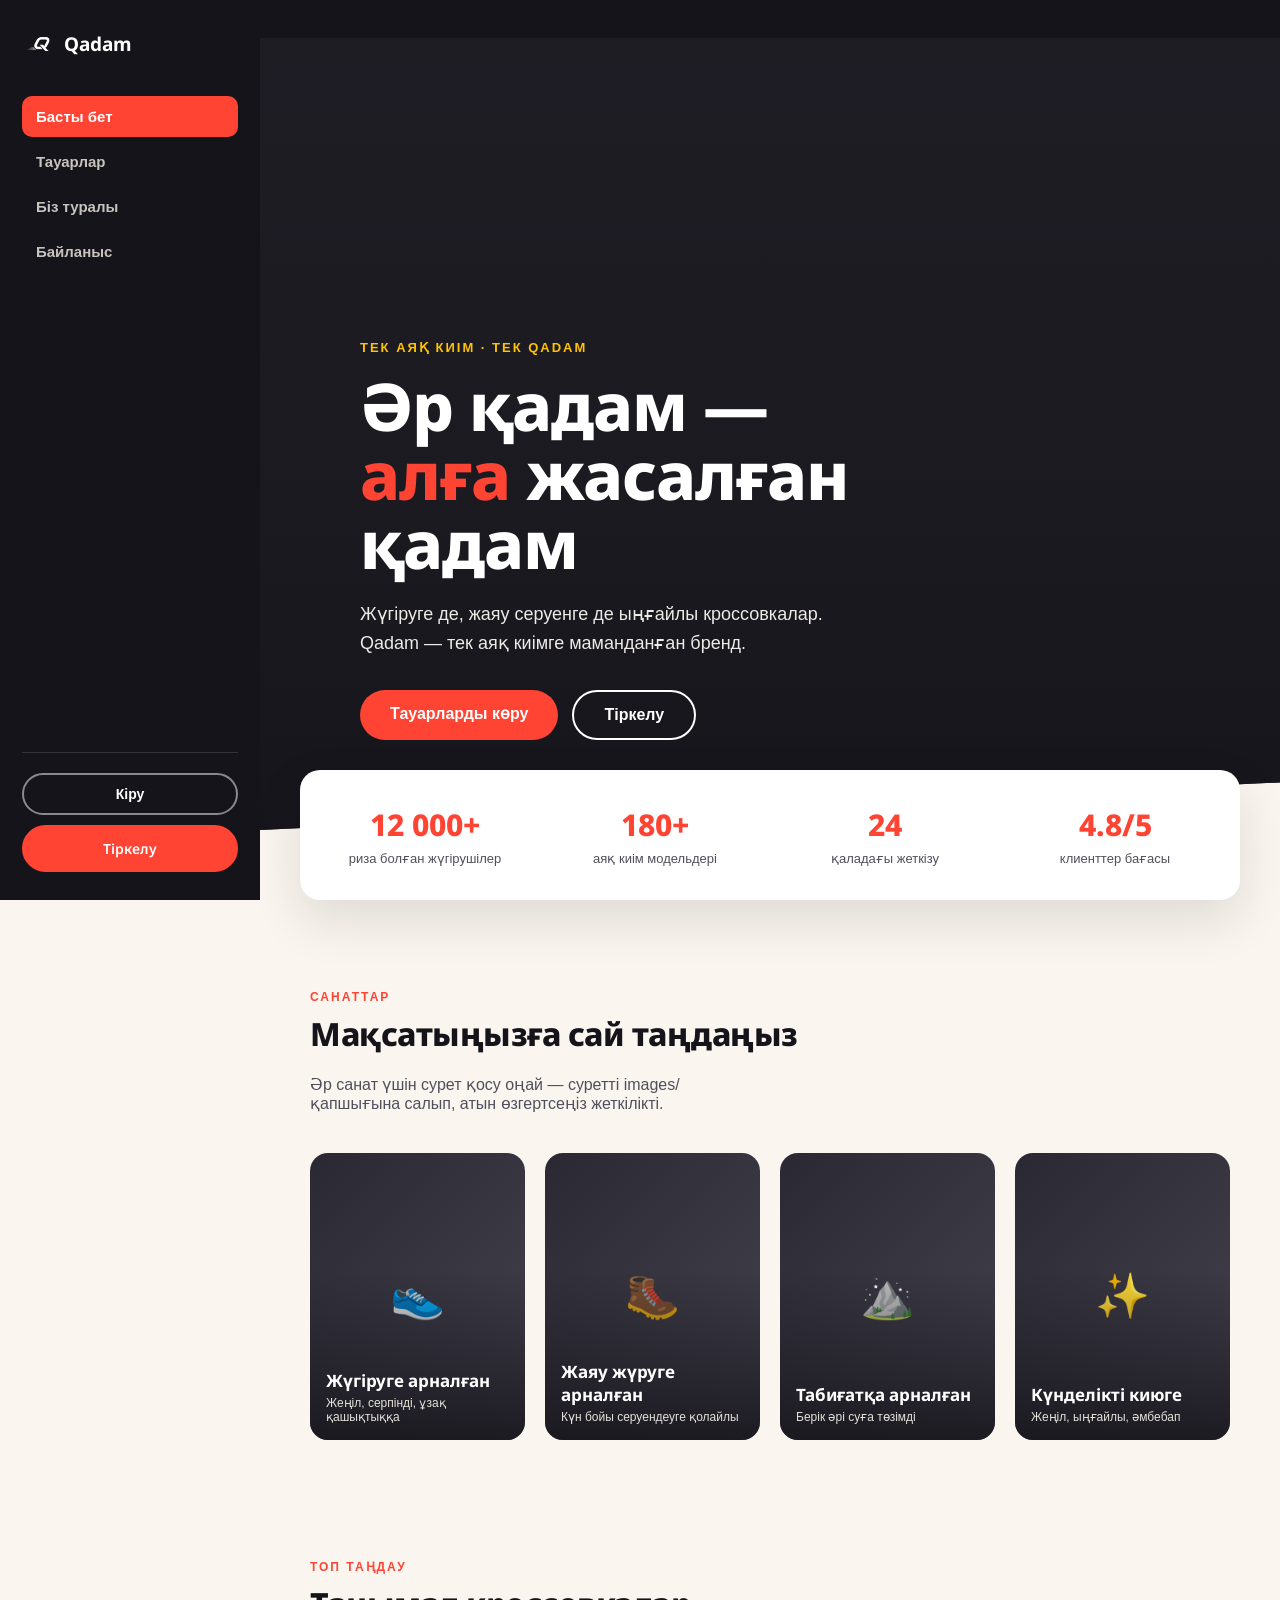
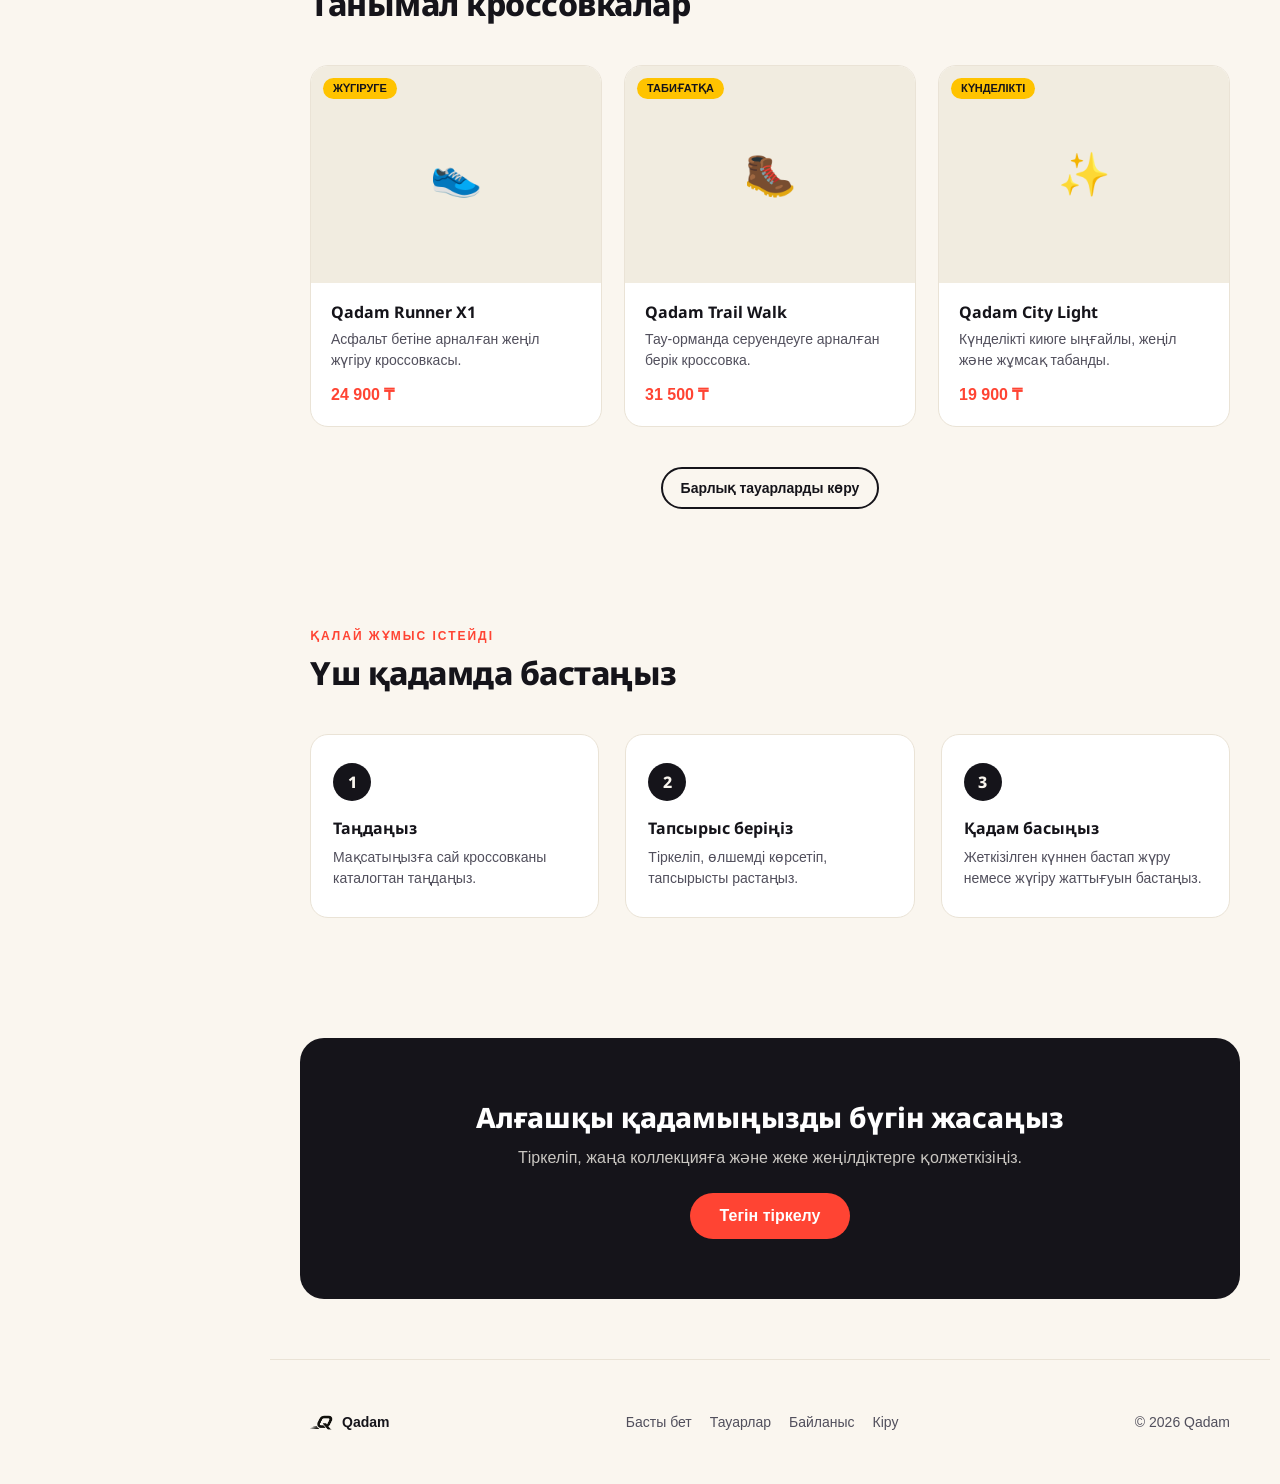
==== index.html @ 39d13d65 "Add files via upload" ====
<!DOCTYPE html> <html lang="kk"> <head> <meta charset="UTF-8"> <meta name="viewport" content="width=device-width, initial-scale=1.0"> <title>Qadam — Аяқ киім бренді</title> <link rel="preconnect" href="https://fonts.googleapis.com"> <link href="https://fonts.googleapis.com/css2?family=Noto+Sans:wght@500;600;700;800&display=swap" rel="stylesheet"> <link rel="stylesheet" href="style.css"> </head> <body> <button class="sidebar-toggle" id="sidebarToggle" aria-label="Мәзірді ашу" aria-expanded="false"> <span></span><span></span><span></span> </button> <div class="sidebar-backdrop" id="sidebarBackdrop"></div> <aside class="sidebar" id="sidebar"> <a class="brand" href="index.html"> <img src="logo-white.png" alt="Qadam логотипі" class="brand-logo"> <span>Qadam</span> </a> <ul class="side-links"> <li><a href="index.html" class="active">Басты бет</a></li> <li><a href="products.html">Тауарлар</a></li> <li><a href="#">Біз туралы</a></li> <li><a href="contact.html">Байланыс</a></li> </ul> <div class="side-auth"> <a href="login.html" class="btn-ghost-dark">Кіру</a> <a href="register.html" class="btn-solid">Тіркелу</a> </div> </aside> <div class="page-content"> <div class="ticker" aria-hidden="true"> <div class="ticker-track"> ЖҮГІРУ <span>•</span> ЖАЯУ ЖҮРУ <span>•</span> ЖАРЫС <span>•</span> КҮНДЕЛІКТІ <span>•</span> ЖҮГІРУ <span>•</span> ЖАЯУ ЖҮРУ <span>•</span> ЖАРЫС <span>•</span> КҮНДЕЛІКТІ <span>•</span> </div> </div> <section class="hero"> <div class="hero-inner"> <p class="hero-eyebrow">Тек аяқ киім · Тек Qadam</p> <h1>Әр қадам —<br><em>алға</em> жасалған қадам</h1> <p class="hero-sub">Жүгіруге де, жаяу серуенге де ыңғайлы кроссовкалар. Qadam — тек аяқ киімге маманданған бренд.</p> <div class="hero-actions"> <a href="products.html" class="btn-primary">Тауарларды көру</a> <a href="register.html" class="btn-outline-light">Тіркелу</a> </div> </div> </section> <div class="stats"> <div class="stat"> <span class="stat-num">12 000+</span> <span class="stat-label">риза болған жүгірушілер</span> </div> <div class="stat"> <span class="stat-num">180+</span> <span class="stat-label">аяқ киім модельдері</span> </div> <div class="stat"> <span class="stat-num">24</span> <span class="stat-label">қаладағы жеткізу</span> </div> <div class="stat"> <span class="stat-num">4.8/5</span> <span class="stat-label">клиенттер бағасы</span> </div> </div> <section class="section"> <div class="section-head"> <div> <p class="section-tag">Санаттар</p> <h2 class="section-title">Мақсатыңызға сай таңдаңыз</h2> </div> <p class="section-sub">Әр санат үшін сурет қосу оңай — суретті images/ қапшығына салып, атын өзгертсеңіз жеткілікті.</p> </div> <div class="category-grid"> <a href="products.html#running" class="category-card"> <div class="category-media" data-icon="👟"> <img src="images/category-running.jpg" alt="Жүгіруге арналған кроссовкалар" onerror="this.closest('.category-media').classList.add('img-missing')"> </div> <div class="category-overlay"></div> <div class="category-label"> <h3>Жүгіруге арналған</h3> <p>Жеңіл, серпінді, ұзақ қашықтыққа</p> </div> </a> <a href="products.html#walking" class="category-card"> <div class="category-media" data-icon="🥾"> <img src="images/category-walking.jpg" alt="Жаяу жүруге арналған кроссовкалар" onerror="this.closest('.category-media').classList.add('img-missing')"> </div> <div class="category-overlay"></div> <div class="category-label"> <h3>Жаяу жүруге арналған</h3> <p>Күн бойы серуендеуге қолайлы</p> </div> </a> <a href="products.html#trail" class="category-card"> <div class="category-media" data-icon="⛰️"> <img src="images/category-trail.jpg" alt="Табиғатқа арналған кроссовкалар" onerror="this.closest('.category-media').classList.add('img-missing')"> </div> <div class="category-overlay"></div> <div class="category-label"> <h3>Табиғатқа арналған</h3> <p>Берік әрі суға төзімді</p> </div> </a> <a href="products.html#daily" class="category-card"> <div class="category-media" data-icon="✨"> <img src="images/category-daily.jpg" alt="Күнделікті кроссовкалар" onerror="this.closest('.category-media').classList.add('img-missing')"> </div> <div class="category-overlay"></div> <div class="category-label"> <h3>Күнделікті киюге</h3> <p>Жеңіл, ыңғайлы, әмбебап</p> </div> </a> </div> </section> <section class="section"> <div class="section-head"> <div> <p class="section-tag">Топ таңдау</p> <h2 class="section-title">Танымал кроссовкалар</h2> </div> </div> <div class="product-grid"> <article class="product-card"> <div class="product-media" data-icon="👟"> <span class="product-tag">Жүгіруге</span> <img src="images/product-runner-x1.jpg" alt="Qadam Runner X1" onerror="this.closest('.product-media').classList.add('img-missing')"> </div> <div class="product-body"> <h3>Qadam Runner X1</h3> <p class="product-desc">Асфальт бетіне арналған жеңіл жүгіру кроссовкасы.</p> <span class="product-price">24 900 ₸</span> </div> </article> <article class="product-card"> <div class="product-media" data-icon="🥾"> <span class="product-tag">Табиғатқа</span> <img src="images/product-trail-walk.jpg" alt="Qadam Trail Walk" onerror="this.closest('.product-media').classList.add('img-missing')"> </div> <div class="product-body"> <h3>Qadam Trail Walk</h3> <p class="product-desc">Тау-орманда серуендеуге арналған берік кроссовка.</p> <span class="product-price">31 500 ₸</span> </div> </article> <article class="product-card"> <div class="product-media" data-icon="✨"> <span class="product-tag">Күнделікті</span> <img src="images/product-city-light.jpg" alt="Qadam City Light" onerror="this.closest('.product-media').classList.add('img-missing')"> </div> <div class="product-body"> <h3>Qadam City Light</h3> <p class="product-desc">Күнделікті киюге ыңғайлы, жеңіл және жұмсақ табанды.</p> <span class="product-price">19 900 ₸</span> </div> </article> </div> <div class="see-all"> <a href="products.html" class="btn-ghost-dark">Барлық тауарларды көру</a> </div> </section> <section class="section"> <div class="section-head"> <div> <p class="section-tag">Қалай жұмыс істейді</p> <h2 class="section-title">Үш қадамда бастаңыз</h2> </div> </div> <div class="steps"> <div class="step"> <span class="step-num">1</span> <h3>Таңдаңыз</h3> <p>Мақсатыңызға сай кроссовканы каталогтан таңдаңыз.</p> </div> <div class="step"> <span class="step-num">2</span> <h3>Тапсырыс беріңіз</h3> <p>Тіркеліп, өлшемді көрсетіп, тапсырысты растаңыз.</p> </div> <div class="step"> <span class="step-num">3</span> <h3>Қадам басыңыз</h3> <p>Жеткізілген күннен бастап жүру немесе жүгіру жаттығуын бастаңыз.</p> </div> </div> </section> <div class="cta"> <h2>Алғашқы қадамыңызды бүгін жасаңыз</h2> <p>Тіркеліп, жаңа коллекцияға және жеке жеңілдіктерге қолжеткізіңіз.</p> <a href="register.html" class="btn-primary">Тегін тіркелу</a> </div> <footer> <div class="footer-brand"> <img src="logo-black.png" alt="Qadam логотипі" class="brand-logo"> <span>Qadam</span> </div> <ul class="footer-links"> <li><a href="index.html">Басты бет</a></li> <li><a href="products.html">Тауарлар</a></li> <li><a href="contact.html">Байланыс</a></li> <li><a href="login.html">Кіру</a></li> </ul> <p>&copy; 2026 Qadam</p> </footer> </div> <script src="site.js"></script> </body> </html>
---- style.css ----
:root{--ink:#15141A;--ink-soft:#514F5C;--bg:#FAF6EF;--card:#FFFFFF;--accent:#FF4433;--accent-dark:#E23322;--gold:#FFC300;--line:#EAE3D6;--sidebar-w:260px}*{box-sizing:border-box}body{background-color:var(--bg);color:var(--ink);font-family:-apple-system,Helvetica,Arial,sans-serif;margin:0;padding:0}h1,h2,h3,.brand,.step-num,.btn-solid{font-family:'Noto Sans',-apple-system,Helvetica,Arial,sans-serif}a{color:var(--accent)}img{max-width:100%;display:block}.sidebar{position:fixed;top:0;bottom:0;left:0;width:var(--sidebar-w);background-color:var(--ink);color:#FFFFFF;padding:28px 22px;display:flex;flex-direction:column;z-index:200;overflow-y:auto;transition:transform 0.3s ease}.brand{display:flex;align-items:center;gap:10px;text-decoration:none;font-weight:700;color:inherit}.sidebar .brand{font-size:19px;color:#FFFFFF;margin-bottom:36px}.brand-logo{height:32px;width:32px;object-fit:contain;flex-shrink:0}.side-links{list-style:none;margin:0;padding:0;display:flex;flex-direction:column;gap:4px;flex:1}.side-links a{display:block;color:#C7C4BE;text-decoration:none;font-weight:600;font-size:15px;padding:12px 14px;border-radius:10px}.side-links a:hover{background-color:rgba(255,255,255,0.08);color:#FFFFFF}.side-links a.active{background-color:var(--accent);color:#FFFFFF}.side-auth{display:flex;flex-direction:column;gap:10px;margin-top:24px;padding-top:20px;border-top:1px solid rgba(255,255,255,0.12)}.btn-ghost-dark{display:inline-block;text-align:center;padding:11px 18px;border-radius:999px;text-decoration:none;font-weight:600;font-size:14px;border:2px solid rgba(255,255,255,0.5);color:#FFFFFF}.btn-ghost-dark:hover{background-color:#FFFFFF;color:var(--ink);border-color:#FFFFFF}.btn-solid{display:inline-block;text-align:center;padding:12px 18px;border-radius:999px;text-decoration:none;font-weight:600;font-size:14px;background-color:var(--accent);color:#FFFFFF;border:2px solid var(--accent)}.btn-solid:hover{background-color:var(--accent-dark);border-color:var(--accent-dark)}.sidebar-toggle{display:none;position:fixed;top:18px;left:18px;z-index:250;width:44px;height:44px;border-radius:50%;border:none;background-color:var(--ink);flex-direction:column;align-items:center;justify-content:center;gap:5px;cursor:pointer;box-shadow:0 6px 16px rgba(21,20,26,0.25)}.sidebar-toggle span{display:block;width:20px;height:2px;background-color:#FFFFFF;border-radius:2px}.sidebar-backdrop{display:none;position:fixed;inset:0;background-color:rgba(21,20,26,0.45);z-index:190}.page-content{margin-left:var(--sidebar-w)}.ticker{background-color:var(--ink);color:var(--bg);overflow:hidden;white-space:nowrap;padding:10px 0}.ticker-track{display:inline-block;padding-left:100%;animation:ticker-scroll 22s linear infinite;font-weight:600;letter-spacing:2px;font-size:13px}.ticker-track span{color:var(--gold);margin:0 14px}@keyframes ticker-scroll{0%{transform:translateX(0)}100%{transform:translateX(-100%)}}.hero{position:relative;min-height:88vh;display:flex;align-items:flex-end;padding:0 0 90px;background-color:#23222A;background-image:linear-gradient(180deg,rgba(21,20,26,0.35)0%,rgba(21,20,26,0.55)55%,rgba(21,20,26,0.92)100%),url('hero-bg.jpg');background-size:cover;background-position:center;clip-path:polygon(0 0,100% 0,100% 94%,0 100%)}.hero-inner{max-width:900px;margin:0 auto;padding:0 40px;width:100%;color:#FFFFFF}.hero-eyebrow{color:var(--gold);font-weight:700;letter-spacing:2px;text-transform:uppercase;font-size:13px;margin:0 0 16px}.hero h1{font-size:clamp(36px,5.4vw,66px);line-height:1.05;font-weight:800;letter-spacing:-1px;margin:0 0 22px;max-width:700px}.hero h1 em{font-style:normal;color:var(--accent)}.hero-sub{font-size:18px;line-height:1.6;color:#EDEBE6;max-width:480px;margin:0 0 32px}.hero-actions{display:flex;gap:14px;flex-wrap:wrap}.btn-primary{display:inline-block;background-color:var(--accent);color:#FFFFFF;padding:14px 30px;border-radius:999px;text-decoration:none;font-weight:700}.btn-primary:hover{background-color:var(--accent-dark)}.btn-outline-light{display:inline-block;background:transparent;color:#FFFFFF;padding:14px 30px;border-radius:999px;text-decoration:none;font-weight:700;border:2px solid #FFFFFF}.btn-outline-light:hover{background-color:#FFFFFF;color:var(--ink)}.stats{max-width:1000px;width:calc(100% - 80px);margin:-60px auto 0;position:relative;z-index:5;background-color:var(--card);border-radius:20px;box-shadow:0 20px 50px rgba(21,20,26,0.12);padding:34px 20px;display:grid;grid-template-columns:repeat(4,1fr);gap:20px;text-align:center}.stat-num{display:block;color:var(--accent);font-size:30px;font-weight:800;font-family:'Noto Sans',sans-serif}.stat-label{display:block;color:var(--ink-soft);font-size:13px;margin-top:6px}.section{max-width:1000px;margin:0 auto;padding:90px 40px 30px}.section-head{display:flex;align-items:flex-end;justify-content:space-between;gap:20px;margin-bottom:40px;flex-wrap:wrap}.section-tag{color:var(--accent);font-weight:700;letter-spacing:2px;text-transform:uppercase;font-size:12px;margin:0 0 8px}.section-title{font-size:32px;font-weight:800;margin:0;letter-spacing:-0.5px}.section-sub{color:var(--ink-soft);max-width:420px;margin:0}.category-grid{display:grid;grid-template-columns:repeat(4,1fr);gap:20px}.category-card{position:relative;display:block;text-decoration:none;border-radius:18px;overflow:hidden;aspect-ratio:3 / 4;background:linear-gradient(135deg,#2A2933,#45434F)}.category-media{position:absolute;inset:0}.category-media img{width:100%;height:100%;object-fit:cover}.category-media.img-missing img{display:none}.category-media.img-missing::after{content:attr(data-icon);position:absolute;inset:0;display:flex;align-items:center;justify-content:center;font-size:44px}.category-overlay{position:absolute;inset:0;background:linear-gradient(180deg,rgba(21,20,26,0)40%,rgba(21,20,26,0.85)100%)}.category-label{position:absolute;left:16px;right:16px;bottom:16px;color:#FFFFFF}.category-label h3{margin:0 0 4px;font-size:17px;font-weight:700}.category-label p{margin:0;font-size:12px;color:#E4E1DA}.product-grid{display:grid;grid-template-columns:repeat(3,1fr);gap:22px}.product-card{background-color:var(--card);border-radius:18px;overflow:hidden;border:1px solid var(--line);transition:transform 0.2s ease,box-shadow 0.2s ease}.product-card:hover{transform:translateY(-4px);box-shadow:0 18px 34px rgba(21,20,26,0.1)}.product-media{position:relative;aspect-ratio:4 / 3;background-color:#F1ECE0}.product-media img{width:100%;height:100%;object-fit:cover}.product-media.img-missing img{display:none}.product-media.img-missing::after{content:attr(data-icon);position:absolute;inset:0;display:flex;align-items:center;justify-content:center;font-size:42px}.product-tag{position:absolute;top:12px;left:12px;background-color:var(--gold);color:var(--ink);font-size:11px;font-weight:700;padding:4px 10px;border-radius:999px;text-transform:uppercase;z-index:2}.product-body{padding:18px 20px 22px}.product-body h3{margin:0 0 6px;font-size:16px}.product-desc{color:var(--ink-soft);font-size:14px;line-height:1.5;margin:0 0 14px}.product-price{color:var(--accent);font-weight:800;font-size:16px}.see-all{text-align:center;margin-top:40px}.see-all .btn-ghost-dark{display:inline-block;border-color:var(--ink);color:var(--ink)}.see-all .btn-ghost-dark:hover{background-color:var(--ink);color:#FFFFFF}.steps{display:grid;grid-template-columns:repeat(3,1fr);gap:26px}.step{background-color:var(--card);border:1px solid var(--line);border-radius:18px;padding:28px 22px}.step-num{display:inline-flex;align-items:center;justify-content:center;width:38px;height:38px;border-radius:50%;background-color:var(--ink);color:var(--bg);font-weight:800;margin-bottom:16px}.step h3{margin:0 0 8px;font-size:16px}.step p{color:var(--ink-soft);font-size:14px;line-height:1.5;margin:0}.cta{max-width:1000px;width:calc(100% - 80px);margin:90px auto 0;padding:60px 40px;border-radius:24px;background-color:var(--ink);color:#FFFFFF;text-align:center}.cta h2{font-size:28px;font-weight:800;margin:0 0 12px}.cta p{color:#C9C6C1;margin:0 0 26px}footer{max-width:1000px;margin:60px auto 0;padding:40px 40px 40px;display:flex;justify-content:space-between;align-items:center;flex-wrap:wrap;gap:16px;color:var(--ink-soft);font-size:14px;border-top:1px solid var(--line)}.footer-brand{display:flex;align-items:center;gap:8px;color:var(--ink);font-weight:700}.footer-brand .brand-logo{height:24px;width:24px}.footer-links{display:flex;gap:18px;list-style:none;padding:0;margin:0}.footer-links a{color:var(--ink-soft);text-decoration:none}.footer-links a:hover{color:var(--accent)}.auth-page{min-height:100vh;display:flex;align-items:center;justify-content:center;padding:60px 20px}.auth-card{width:100%;max-width:440px;background-color:var(--card);border-radius:22px;padding:40px 36px;box-shadow:0 30px 60px rgba(21,20,26,0.1);border:1px solid var(--line)}.auth-card .brand{justify-content:center;margin-bottom:6px;color:var(--ink)}.auth-card h1{text-align:center;font-size:24px;margin:10px 0 4px}.auth-card h2{text-align:center;font-weight:500;color:var(--ink-soft);font-size:15px;margin:0 0 28px}.field{margin-bottom:18px}.field label{display:block;margin-bottom:6px;font-weight:600;font-size:14px}.field input,.field textarea{width:100%;padding:12px 14px;border:2px solid var(--line);border-radius:10px;font-size:15px;font-family:inherit;background-color:#FFFDF9}.field textarea{resize:vertical;min-height:110px}.field input:focus,.field textarea:focus{outline:none;border-color:var(--accent)}.field input.invalid,.field textarea.invalid{border-color:#D8433C}.field small{color:var(--ink-soft);font-size:12px}.error-msg{display:block;color:#D8433C;font-size:13px;min-height:16px;margin-top:4px}.field-inline{display:flex;align-items:flex-start;gap:8px;margin-bottom:18px}.field-inline input{margin-top:3px}.field-inline label{font-weight:400;font-size:14px}.form-row-between{display:flex;justify-content:space-between;align-items:center;margin-bottom:18px;font-size:14px}.form-message{padding:12px 14px;border-radius:10px;margin-bottom:18px;font-size:14px}.form-message.success{background-color:#E9F5E1;color:#35701A}.form-message.error{background-color:#FBE9E8;color:#A32D2D}.auth-switch{text-align:center;margin-top:18px;font-size:14px;color:var(--ink-soft)}.filters{max-width:1000px;margin:0 auto;padding:0 40px 10px;display:flex;gap:10px;flex-wrap:wrap}.filter-btn{font-family:inherit;font-size:14px;font-weight:600;padding:10px 20px;border-radius:999px;border:2px solid var(--line);background-color:var(--card);color:var(--ink);cursor:pointer}.filter-btn:hover{border-color:var(--accent)}.filter-btn.active{background-color:var(--ink);border-color:var(--ink);color:#FFFFFF}.page-header{max-width:1000px;margin:0 auto;padding:70px 40px 20px}.page-header .section-tag{margin-bottom:10px}.page-header h1{font-size:42px;font-weight:800;margin:0 0 12px;letter-spacing:-1px}.page-header p{color:var(--ink-soft);max-width:520px;font-size:16px}.contact-grid{display:grid;grid-template-columns:1fr 1.3fr;gap:30px;align-items:start}.contact-info{display:flex;flex-direction:column;gap:16px}.contact-info-card{background-color:var(--card);border:1px solid var(--line);border-radius:16px;padding:20px 22px;display:flex;gap:14px;align-items:flex-start}.contact-info-icon{font-size:22px;line-height:1}.contact-info-card h3{margin:0 0 4px;font-size:15px}.contact-info-card p{margin:0;color:var(--ink-soft);font-size:14px;line-height:1.5}.contact-form-card{background-color:var(--card);border:1px solid var(--line);border-radius:18px;padding:30px 32px}.contact-form-card h2{margin:0 0 20px;font-size:20px;font-weight:700}.contact-map-note{margin-top:16px;border-radius:16px;overflow:hidden;border:1px solid var(--line);aspect-ratio:16 / 9;background:linear-gradient(135deg,#2A2933,#45434F);display:flex;align-items:center;justify-content:center;color:#FFFFFF;font-size:13px;text-align:center;padding:16px}@media(max-width:900px){.sidebar{transform:translateX(-100%)}.sidebar.open{transform:translateX(0)}.sidebar.open ~ .sidebar-backdrop{display:block}.sidebar-toggle{display:flex}.page-content{margin-left:0;padding-top:70px}.category-grid{grid-template-columns:repeat(2,1fr)}.product-grid{grid-template-columns:1fr 1fr}.steps{grid-template-columns:1fr}.stats{grid-template-columns:repeat(2,1fr);width:calc(100% - 40px)}.contact-grid{grid-template-columns:1fr}}@media(max-width:600px){.product-grid{grid-template-columns:1fr}.hero{align-items:center;padding-bottom:40px}.contact-form-card{padding:24px 20px}}
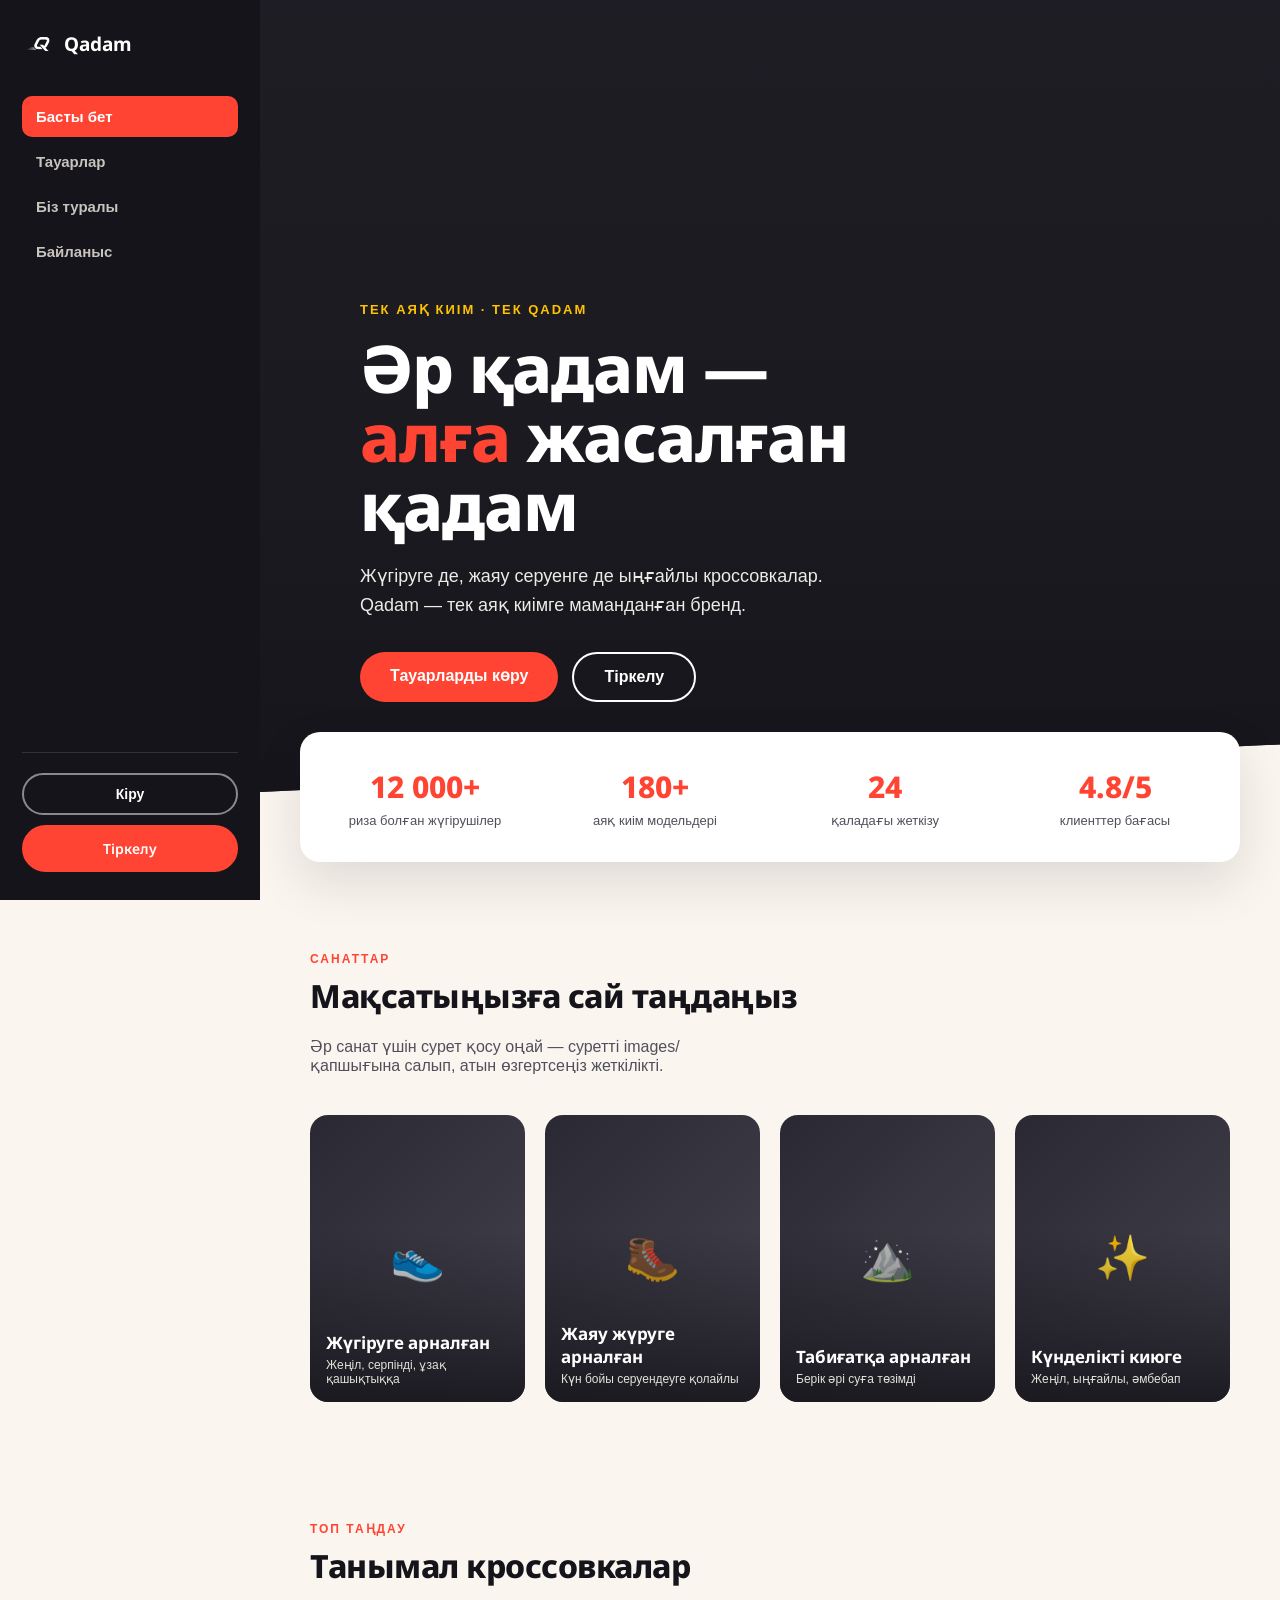
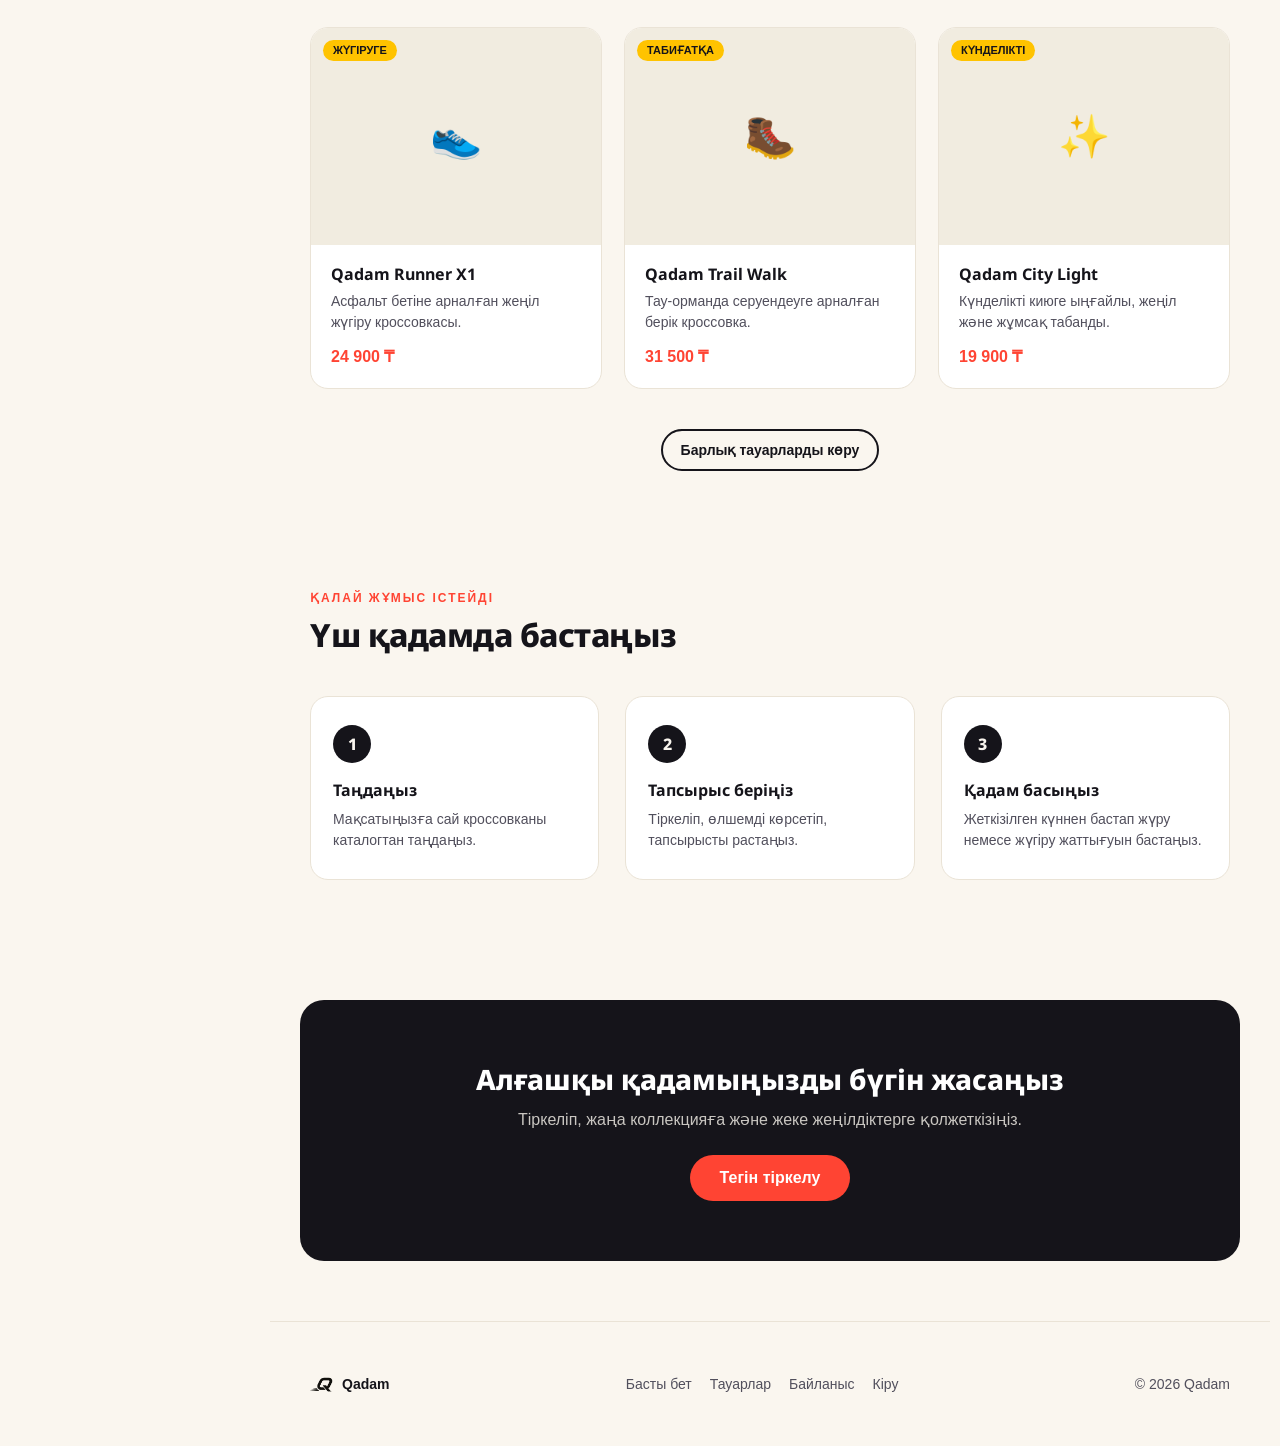
==== commit 5db59f99: "Add files via upload" ====
--- a/index.html
+++ b/index.html
@@ -1 +1 @@
-<!DOCTYPE html> <html lang="kk"> <head> <meta charset="UTF-8"> <meta name="viewport" content="width=device-width, initial-scale=1.0"> <title>Qadam — Аяқ киім бренді</title> <link rel="preconnect" href="https://fonts.googleapis.com"> <link href="https://fonts.googleapis.com/css2?family=Noto+Sans:wght@500;600;700;800&display=swap" rel="stylesheet"> <link rel="stylesheet" href="style.css"> </head> <body> <button class="sidebar-toggle" id="sidebarToggle" aria-label="Мәзірді ашу" aria-expanded="false"> <span></span><span></span><span></span> </button> <div class="sidebar-backdrop" id="sidebarBackdrop"></div> <aside class="sidebar" id="sidebar"> <a class="brand" href="index.html"> <img src="logo-white.png" alt="Qadam логотипі" class="brand-logo"> <span>Qadam</span> </a> <ul class="side-links"> <li><a href="index.html" class="active">Басты бет</a></li> <li><a href="products.html">Тауарлар</a></li> <li><a href="#">Біз туралы</a></li> <li><a href="contact.html">Байланыс</a></li> </ul> <div class="side-auth"> <a href="login.html" class="btn-ghost-dark">Кіру</a> <a href="register.html" class="btn-solid">Тіркелу</a> </div> </aside> <div class="page-content"> <div class="ticker" aria-hidden="true"> <div class="ticker-track"> ЖҮГІРУ <span>•</span> ЖАЯУ ЖҮРУ <span>•</span> ЖАРЫС <span>•</span> КҮНДЕЛІКТІ <span>•</span> ЖҮГІРУ <span>•</span> ЖАЯУ ЖҮРУ <span>•</span> ЖАРЫС <span>•</span> КҮНДЕЛІКТІ <span>•</span> </div> </div> <section class="hero"> <div class="hero-inner"> <p class="hero-eyebrow">Тек аяқ киім · Тек Qadam</p> <h1>Әр қадам —<br><em>алға</em> жасалған қадам</h1> <p class="hero-sub">Жүгіруге де, жаяу серуенге де ыңғайлы кроссовкалар. Qadam — тек аяқ киімге маманданған бренд.</p> <div class="hero-actions"> <a href="products.html" class="btn-primary">Тауарларды көру</a> <a href="register.html" class="btn-outline-light">Тіркелу</a> </div> </div> </section> <div class="stats"> <div class="stat"> <span class="stat-num">12 000+</span> <span class="stat-label">риза болған жүгірушілер</span> </div> <div class="stat"> <span class="stat-num">180+</span> <span class="stat-label">аяқ киім модельдері</span> </div> <div class="stat"> <span class="stat-num">24</span> <span class="stat-label">қаладағы жеткізу</span> </div> <div class="stat"> <span class="stat-num">4.8/5</span> <span class="stat-label">клиенттер бағасы</span> </div> </div> <section class="section"> <div class="section-head"> <div> <p class="section-tag">Санаттар</p> <h2 class="section-title">Мақсатыңызға сай таңдаңыз</h2> </div> <p class="section-sub">Әр санат үшін сурет қосу оңай — суретті images/ қапшығына салып, атын өзгертсеңіз жеткілікті.</p> </div> <div class="category-grid"> <a href="products.html#running" class="category-card"> <div class="category-media" data-icon="👟"> <img src="images/category-running.jpg" alt="Жүгіруге арналған кроссовкалар" onerror="this.closest('.category-media').classList.add('img-missing')"> </div> <div class="category-overlay"></div> <div class="category-label"> <h3>Жүгіруге арналған</h3> <p>Жеңіл, серпінді, ұзақ қашықтыққа</p> </div> </a> <a href="products.html#walking" class="category-card"> <div class="category-media" data-icon="🥾"> <img src="images/category-walking.jpg" alt="Жаяу жүруге арналған кроссовкалар" onerror="this.closest('.category-media').classList.add('img-missing')"> </div> <div class="category-overlay"></div> <div class="category-label"> <h3>Жаяу жүруге арналған</h3> <p>Күн бойы серуендеуге қолайлы</p> </div> </a> <a href="products.html#trail" class="category-card"> <div class="category-media" data-icon="⛰️"> <img src="images/category-trail.jpg" alt="Табиғатқа арналған кроссовкалар" onerror="this.closest('.category-media').classList.add('img-missing')"> </div> <div class="category-overlay"></div> <div class="category-label"> <h3>Табиғатқа арналған</h3> <p>Берік әрі суға төзімді</p> </div> </a> <a href="products.html#daily" class="category-card"> <div class="category-media" data-icon="✨"> <img src="images/category-daily.jpg" alt="Күнделікті кроссовкалар" onerror="this.closest('.category-media').classList.add('img-missing')"> </div> <div class="category-overlay"></div> <div class="category-label"> <h3>Күнделікті киюге</h3> <p>Жеңіл, ыңғайлы, әмбебап</p> </div> </a> </div> </section> <section class="section"> <div class="section-head"> <div> <p class="section-tag">Топ таңдау</p> <h2 class="section-title">Танымал кроссовкалар</h2> </div> </div> <div class="product-grid"> <article class="product-card"> <div class="product-media" data-icon="👟"> <span class="product-tag">Жүгіруге</span> <img src="images/product-runner-x1.jpg" alt="Qadam Runner X1" onerror="this.closest('.product-media').classList.add('img-missing')"> </div> <div class="product-body"> <h3>Qadam Runner X1</h3> <p class="product-desc">Асфальт бетіне арналған жеңіл жүгіру кроссовкасы.</p> <span class="product-price">24 900 ₸</span> </div> </article> <article class="product-card"> <div class="product-media" data-icon="🥾"> <span class="product-tag">Табиғатқа</span> <img src="images/product-trail-walk.jpg" alt="Qadam Trail Walk" onerror="this.closest('.product-media').classList.add('img-missing')"> </div> <div class="product-body"> <h3>Qadam Trail Walk</h3> <p class="product-desc">Тау-орманда серуендеуге арналған берік кроссовка.</p> <span class="product-price">31 500 ₸</span> </div> </article> <article class="product-card"> <div class="product-media" data-icon="✨"> <span class="product-tag">Күнделікті</span> <img src="images/product-city-light.jpg" alt="Qadam City Light" onerror="this.closest('.product-media').classList.add('img-missing')"> </div> <div class="product-body"> <h3>Qadam City Light</h3> <p class="product-desc">Күнделікті киюге ыңғайлы, жеңіл және жұмсақ табанды.</p> <span class="product-price">19 900 ₸</span> </div> </article> </div> <div class="see-all"> <a href="products.html" class="btn-ghost-dark">Барлық тауарларды көру</a> </div> </section> <section class="section"> <div class="section-head"> <div> <p class="section-tag">Қалай жұмыс істейді</p> <h2 class="section-title">Үш қадамда бастаңыз</h2> </div> </div> <div class="steps"> <div class="step"> <span class="step-num">1</span> <h3>Таңдаңыз</h3> <p>Мақсатыңызға сай кроссовканы каталогтан таңдаңыз.</p> </div> <div class="step"> <span class="step-num">2</span> <h3>Тапсырыс беріңіз</h3> <p>Тіркеліп, өлшемді көрсетіп, тапсырысты растаңыз.</p> </div> <div class="step"> <span class="step-num">3</span> <h3>Қадам басыңыз</h3> <p>Жеткізілген күннен бастап жүру немесе жүгіру жаттығуын бастаңыз.</p> </div> </div> </section> <div class="cta"> <h2>Алғашқы қадамыңызды бүгін жасаңыз</h2> <p>Тіркеліп, жаңа коллекцияға және жеке жеңілдіктерге қолжеткізіңіз.</p> <a href="register.html" class="btn-primary">Тегін тіркелу</a> </div> <footer> <div class="footer-brand"> <img src="logo-black.png" alt="Qadam логотипі" class="brand-logo"> <span>Qadam</span> </div> <ul class="footer-links"> <li><a href="index.html">Басты бет</a></li> <li><a href="products.html">Тауарлар</a></li> <li><a href="contact.html">Байланыс</a></li> <li><a href="login.html">Кіру</a></li> </ul> <p>&copy; 2026 Qadam</p> </footer> </div> <script src="site.js"></script> </body> </html>+<!DOCTYPE html> <html lang="kk"> <head> <meta charset="UTF-8"> <meta name="viewport" content="width=device-width, initial-scale=1.0"> <title>Qadam — Аяқ киім бренді</title> <link rel="preconnect" href="https://fonts.googleapis.com"> <link href="https://fonts.googleapis.com/css2?family=Noto+Sans:wght@500;600;700;800&display=swap" rel="stylesheet"> <link rel="stylesheet" href="style.css"> </head> <body> <button class="sidebar-toggle" id="sidebarToggle" aria-label="Мәзірді ашу" aria-expanded="false"> <span></span><span></span><span></span> </button> <div class="sidebar-backdrop" id="sidebarBackdrop"></div> <aside class="sidebar" id="sidebar"> <a class="brand" href="index.html"> <img src="logo-white.png" alt="Qadam логотипі" class="brand-logo"> <span>Qadam</span> </a> <ul class="side-links"> <li><a href="index.html" class="active">Басты бет</a></li> <li><a href="products.html">Тауарлар</a></li> <li><a href="#">Біз туралы</a></li> <li><a href="contact.html">Байланыс</a></li> </ul> <div class="side-auth"> <a href="login.html" class="btn-ghost-dark">Кіру</a> <a href="register.html" class="btn-solid">Тіркелу</a> </div> </aside> <div class="page-content"> <section class="hero"> <div class="hero-inner"> <p class="hero-eyebrow">Тек аяқ киім · Тек Qadam</p> <h1>Әр қадам —<br><em>алға</em> жасалған қадам</h1> <p class="hero-sub">Жүгіруге де, жаяу серуенге де ыңғайлы кроссовкалар. Qadam — тек аяқ киімге маманданған бренд.</p> <div class="hero-actions"> <a href="products.html" class="btn-primary">Тауарларды көру</a> <a href="register.html" class="btn-outline-light">Тіркелу</a> </div> </div> </section> <div class="stats"> <div class="stat"> <span class="stat-num">12 000+</span> <span class="stat-label">риза болған жүгірушілер</span> </div> <div class="stat"> <span class="stat-num">180+</span> <span class="stat-label">аяқ киім модельдері</span> </div> <div class="stat"> <span class="stat-num">24</span> <span class="stat-label">қаладағы жеткізу</span> </div> <div class="stat"> <span class="stat-num">4.8/5</span> <span class="stat-label">клиенттер бағасы</span> </div> </div> <section class="section"> <div class="section-head"> <div> <p class="section-tag">Санаттар</p> <h2 class="section-title">Мақсатыңызға сай таңдаңыз</h2> </div> <p class="section-sub">Әр санат үшін сурет қосу оңай — суретті images/ қапшығына салып, атын өзгертсеңіз жеткілікті.</p> </div> <div class="category-grid"> <a href="products.html#running" class="category-card"> <div class="category-media" data-icon="👟"> <img src="images/category-running.jpg" alt="Жүгіруге арналған кроссовкалар" onerror="this.closest('.category-media').classList.add('img-missing')"> </div> <div class="category-overlay"></div> <div class="category-label"> <h3>Жүгіруге арналған</h3> <p>Жеңіл, серпінді, ұзақ қашықтыққа</p> </div> </a> <a href="products.html#walking" class="category-card"> <div class="category-media" data-icon="🥾"> <img src="images/category-walking.jpg" alt="Жаяу жүруге арналған кроссовкалар" onerror="this.closest('.category-media').classList.add('img-missing')"> </div> <div class="category-overlay"></div> <div class="category-label"> <h3>Жаяу жүруге арналған</h3> <p>Күн бойы серуендеуге қолайлы</p> </div> </a> <a href="products.html#trail" class="category-card"> <div class="category-media" data-icon="⛰️"> <img src="images/category-trail.jpg" alt="Табиғатқа арналған кроссовкалар" onerror="this.closest('.category-media').classList.add('img-missing')"> </div> <div class="category-overlay"></div> <div class="category-label"> <h3>Табиғатқа арналған</h3> <p>Берік әрі суға төзімді</p> </div> </a> <a href="products.html#daily" class="category-card"> <div class="category-media" data-icon="✨"> <img src="images/category-daily.jpg" alt="Күнделікті кроссовкалар" onerror="this.closest('.category-media').classList.add('img-missing')"> </div> <div class="category-overlay"></div> <div class="category-label"> <h3>Күнделікті киюге</h3> <p>Жеңіл, ыңғайлы, әмбебап</p> </div> </a> </div> </section> <section class="section"> <div class="section-head"> <div> <p class="section-tag">Топ таңдау</p> <h2 class="section-title">Танымал кроссовкалар</h2> </div> </div> <div class="product-grid"> <article class="product-card"> <div class="product-media" data-icon="👟"> <span class="product-tag">Жүгіруге</span> <img src="images/product-runner-x1.jpg" alt="Qadam Runner X1" onerror="this.closest('.product-media').classList.add('img-missing')"> </div> <div class="product-body"> <h3>Qadam Runner X1</h3> <p class="product-desc">Асфальт бетіне арналған жеңіл жүгіру кроссовкасы.</p> <span class="product-price">24 900 ₸</span> </div> </article> <article class="product-card"> <div class="product-media" data-icon="🥾"> <span class="product-tag">Табиғатқа</span> <img src="images/product-trail-walk.jpg" alt="Qadam Trail Walk" onerror="this.closest('.product-media').classList.add('img-missing')"> </div> <div class="product-body"> <h3>Qadam Trail Walk</h3> <p class="product-desc">Тау-орманда серуендеуге арналған берік кроссовка.</p> <span class="product-price">31 500 ₸</span> </div> </article> <article class="product-card"> <div class="product-media" data-icon="✨"> <span class="product-tag">Күнделікті</span> <img src="images/product-city-light.jpg" alt="Qadam City Light" onerror="this.closest('.product-media').classList.add('img-missing')"> </div> <div class="product-body"> <h3>Qadam City Light</h3> <p class="product-desc">Күнделікті киюге ыңғайлы, жеңіл және жұмсақ табанды.</p> <span class="product-price">19 900 ₸</span> </div> </article> </div> <div class="see-all"> <a href="products.html" class="btn-ghost-dark">Барлық тауарларды көру</a> </div> </section> <section class="section"> <div class="section-head"> <div> <p class="section-tag">Қалай жұмыс істейді</p> <h2 class="section-title">Үш қадамда бастаңыз</h2> </div> </div> <div class="steps"> <div class="step"> <span class="step-num">1</span> <h3>Таңдаңыз</h3> <p>Мақсатыңызға сай кроссовканы каталогтан таңдаңыз.</p> </div> <div class="step"> <span class="step-num">2</span> <h3>Тапсырыс беріңіз</h3> <p>Тіркеліп, өлшемді көрсетіп, тапсырысты растаңыз.</p> </div> <div class="step"> <span class="step-num">3</span> <h3>Қадам басыңыз</h3> <p>Жеткізілген күннен бастап жүру немесе жүгіру жаттығуын бастаңыз.</p> </div> </div> </section> <div class="cta"> <h2>Алғашқы қадамыңызды бүгін жасаңыз</h2> <p>Тіркеліп, жаңа коллекцияға және жеке жеңілдіктерге қолжеткізіңіз.</p> <a href="register.html" class="btn-primary">Тегін тіркелу</a> </div> <footer> <div class="footer-brand"> <img src="logo-black.png" alt="Qadam логотипі" class="brand-logo"> <span>Qadam</span> </div> <ul class="footer-links"> <li><a href="index.html">Басты бет</a></li> <li><a href="products.html">Тауарлар</a></li> <li><a href="contact.html">Байланыс</a></li> <li><a href="login.html">Кіру</a></li> </ul> <p>&copy; 2026 Qadam</p> </footer> </div> <script src="site.js"></script> </body> </html>
--- a/style.css
+++ b/style.css
@@ -1 +1 @@
-:root{--ink:#15141A;--ink-soft:#514F5C;--bg:#FAF6EF;--card:#FFFFFF;--accent:#FF4433;--accent-dark:#E23322;--gold:#FFC300;--line:#EAE3D6;--sidebar-w:260px}*{box-sizing:border-box}body{background-color:var(--bg);color:var(--ink);font-family:-apple-system,Helvetica,Arial,sans-serif;margin:0;padding:0}h1,h2,h3,.brand,.step-num,.btn-solid{font-family:'Noto Sans',-apple-system,Helvetica,Arial,sans-serif}a{color:var(--accent)}img{max-width:100%;display:block}.sidebar{position:fixed;top:0;bottom:0;left:0;width:var(--sidebar-w);background-color:var(--ink);color:#FFFFFF;padding:28px 22px;display:flex;flex-direction:column;z-index:200;overflow-y:auto;transition:transform 0.3s ease}.brand{display:flex;align-items:center;gap:10px;text-decoration:none;font-weight:700;color:inherit}.sidebar .brand{font-size:19px;color:#FFFFFF;margin-bottom:36px}.brand-logo{height:32px;width:32px;object-fit:contain;flex-shrink:0}.side-links{list-style:none;margin:0;padding:0;display:flex;flex-direction:column;gap:4px;flex:1}.side-links a{display:block;color:#C7C4BE;text-decoration:none;font-weight:600;font-size:15px;padding:12px 14px;border-radius:10px}.side-links a:hover{background-color:rgba(255,255,255,0.08);color:#FFFFFF}.side-links a.active{background-color:var(--accent);color:#FFFFFF}.side-auth{display:flex;flex-direction:column;gap:10px;margin-top:24px;padding-top:20px;border-top:1px solid rgba(255,255,255,0.12)}.btn-ghost-dark{display:inline-block;text-align:center;padding:11px 18px;border-radius:999px;text-decoration:none;font-weight:600;font-size:14px;border:2px solid rgba(255,255,255,0.5);color:#FFFFFF}.btn-ghost-dark:hover{background-color:#FFFFFF;color:var(--ink);border-color:#FFFFFF}.btn-solid{display:inline-block;text-align:center;padding:12px 18px;border-radius:999px;text-decoration:none;font-weight:600;font-size:14px;background-color:var(--accent);color:#FFFFFF;border:2px solid var(--accent)}.btn-solid:hover{background-color:var(--accent-dark);border-color:var(--accent-dark)}.sidebar-toggle{display:none;position:fixed;top:18px;left:18px;z-index:250;width:44px;height:44px;border-radius:50%;border:none;background-color:var(--ink);flex-direction:column;align-items:center;justify-content:center;gap:5px;cursor:pointer;box-shadow:0 6px 16px rgba(21,20,26,0.25)}.sidebar-toggle span{display:block;width:20px;height:2px;background-color:#FFFFFF;border-radius:2px}.sidebar-backdrop{display:none;position:fixed;inset:0;background-color:rgba(21,20,26,0.45);z-index:190}.page-content{margin-left:var(--sidebar-w)}.ticker{background-color:var(--ink);color:var(--bg);overflow:hidden;white-space:nowrap;padding:10px 0}.ticker-track{display:inline-block;padding-left:100%;animation:ticker-scroll 22s linear infinite;font-weight:600;letter-spacing:2px;font-size:13px}.ticker-track span{color:var(--gold);margin:0 14px}@keyframes ticker-scroll{0%{transform:translateX(0)}100%{transform:translateX(-100%)}}.hero{position:relative;min-height:88vh;display:flex;align-items:flex-end;padding:0 0 90px;background-color:#23222A;background-image:linear-gradient(180deg,rgba(21,20,26,0.35)0%,rgba(21,20,26,0.55)55%,rgba(21,20,26,0.92)100%),url('hero-bg.jpg');background-size:cover;background-position:center;clip-path:polygon(0 0,100% 0,100% 94%,0 100%)}.hero-inner{max-width:900px;margin:0 auto;padding:0 40px;width:100%;color:#FFFFFF}.hero-eyebrow{color:var(--gold);font-weight:700;letter-spacing:2px;text-transform:uppercase;font-size:13px;margin:0 0 16px}.hero h1{font-size:clamp(36px,5.4vw,66px);line-height:1.05;font-weight:800;letter-spacing:-1px;margin:0 0 22px;max-width:700px}.hero h1 em{font-style:normal;color:var(--accent)}.hero-sub{font-size:18px;line-height:1.6;color:#EDEBE6;max-width:480px;margin:0 0 32px}.hero-actions{display:flex;gap:14px;flex-wrap:wrap}.btn-primary{display:inline-block;background-color:var(--accent);color:#FFFFFF;padding:14px 30px;border-radius:999px;text-decoration:none;font-weight:700}.btn-primary:hover{background-color:var(--accent-dark)}.btn-outline-light{display:inline-block;background:transparent;color:#FFFFFF;padding:14px 30px;border-radius:999px;text-decoration:none;font-weight:700;border:2px solid #FFFFFF}.btn-outline-light:hover{background-color:#FFFFFF;color:var(--ink)}.stats{max-width:1000px;width:calc(100% - 80px);margin:-60px auto 0;position:relative;z-index:5;background-color:var(--card);border-radius:20px;box-shadow:0 20px 50px rgba(21,20,26,0.12);padding:34px 20px;display:grid;grid-template-columns:repeat(4,1fr);gap:20px;text-align:center}.stat-num{display:block;color:var(--accent);font-size:30px;font-weight:800;font-family:'Noto Sans',sans-serif}.stat-label{display:block;color:var(--ink-soft);font-size:13px;margin-top:6px}.section{max-width:1000px;margin:0 auto;padding:90px 40px 30px}.section-head{display:flex;align-items:flex-end;justify-content:space-between;gap:20px;margin-bottom:40px;flex-wrap:wrap}.section-tag{color:var(--accent);font-weight:700;letter-spacing:2px;text-transform:uppercase;font-size:12px;margin:0 0 8px}.section-title{font-size:32px;font-weight:800;margin:0;letter-spacing:-0.5px}.section-sub{color:var(--ink-soft);max-width:420px;margin:0}.category-grid{display:grid;grid-template-columns:repeat(4,1fr);gap:20px}.category-card{position:relative;display:block;text-decoration:none;border-radius:18px;overflow:hidden;aspect-ratio:3 / 4;background:linear-gradient(135deg,#2A2933,#45434F)}.category-media{position:absolute;inset:0}.category-media img{width:100%;height:100%;object-fit:cover}.category-media.img-missing img{display:none}.category-media.img-missing::after{content:attr(data-icon);position:absolute;inset:0;display:flex;align-items:center;justify-content:center;font-size:44px}.category-overlay{position:absolute;inset:0;background:linear-gradient(180deg,rgba(21,20,26,0)40%,rgba(21,20,26,0.85)100%)}.category-label{position:absolute;left:16px;right:16px;bottom:16px;color:#FFFFFF}.category-label h3{margin:0 0 4px;font-size:17px;font-weight:700}.category-label p{margin:0;font-size:12px;color:#E4E1DA}.product-grid{display:grid;grid-template-columns:repeat(3,1fr);gap:22px}.product-card{background-color:var(--card);border-radius:18px;overflow:hidden;border:1px solid var(--line);transition:transform 0.2s ease,box-shadow 0.2s ease}.product-card:hover{transform:translateY(-4px);box-shadow:0 18px 34px rgba(21,20,26,0.1)}.product-media{position:relative;aspect-ratio:4 / 3;background-color:#F1ECE0}.product-media img{width:100%;height:100%;object-fit:cover}.product-media.img-missing img{display:none}.product-media.img-missing::after{content:attr(data-icon);position:absolute;inset:0;display:flex;align-items:center;justify-content:center;font-size:42px}.product-tag{position:absolute;top:12px;left:12px;background-color:var(--gold);color:var(--ink);font-size:11px;font-weight:700;padding:4px 10px;border-radius:999px;text-transform:uppercase;z-index:2}.product-body{padding:18px 20px 22px}.product-body h3{margin:0 0 6px;font-size:16px}.product-desc{color:var(--ink-soft);font-size:14px;line-height:1.5;margin:0 0 14px}.product-price{color:var(--accent);font-weight:800;font-size:16px}.see-all{text-align:center;margin-top:40px}.see-all .btn-ghost-dark{display:inline-block;border-color:var(--ink);color:var(--ink)}.see-all .btn-ghost-dark:hover{background-color:var(--ink);color:#FFFFFF}.steps{display:grid;grid-template-columns:repeat(3,1fr);gap:26px}.step{background-color:var(--card);border:1px solid var(--line);border-radius:18px;padding:28px 22px}.step-num{display:inline-flex;align-items:center;justify-content:center;width:38px;height:38px;border-radius:50%;background-color:var(--ink);color:var(--bg);font-weight:800;margin-bottom:16px}.step h3{margin:0 0 8px;font-size:16px}.step p{color:var(--ink-soft);font-size:14px;line-height:1.5;margin:0}.cta{max-width:1000px;width:calc(100% - 80px);margin:90px auto 0;padding:60px 40px;border-radius:24px;background-color:var(--ink);color:#FFFFFF;text-align:center}.cta h2{font-size:28px;font-weight:800;margin:0 0 12px}.cta p{color:#C9C6C1;margin:0 0 26px}footer{max-width:1000px;margin:60px auto 0;padding:40px 40px 40px;display:flex;justify-content:space-between;align-items:center;flex-wrap:wrap;gap:16px;color:var(--ink-soft);font-size:14px;border-top:1px solid var(--line)}.footer-brand{display:flex;align-items:center;gap:8px;color:var(--ink);font-weight:700}.footer-brand .brand-logo{height:24px;width:24px}.footer-links{display:flex;gap:18px;list-style:none;padding:0;margin:0}.footer-links a{color:var(--ink-soft);text-decoration:none}.footer-links a:hover{color:var(--accent)}.auth-page{min-height:100vh;display:flex;align-items:center;justify-content:center;padding:60px 20px}.auth-card{width:100%;max-width:440px;background-color:var(--card);border-radius:22px;padding:40px 36px;box-shadow:0 30px 60px rgba(21,20,26,0.1);border:1px solid var(--line)}.auth-card .brand{justify-content:center;margin-bottom:6px;color:var(--ink)}.auth-card h1{text-align:center;font-size:24px;margin:10px 0 4px}.auth-card h2{text-align:center;font-weight:500;color:var(--ink-soft);font-size:15px;margin:0 0 28px}.field{margin-bottom:18px}.field label{display:block;margin-bottom:6px;font-weight:600;font-size:14px}.field input,.field textarea{width:100%;padding:12px 14px;border:2px solid var(--line);border-radius:10px;font-size:15px;font-family:inherit;background-color:#FFFDF9}.field textarea{resize:vertical;min-height:110px}.field input:focus,.field textarea:focus{outline:none;border-color:var(--accent)}.field input.invalid,.field textarea.invalid{border-color:#D8433C}.field small{color:var(--ink-soft);font-size:12px}.error-msg{display:block;color:#D8433C;font-size:13px;min-height:16px;margin-top:4px}.field-inline{display:flex;align-items:flex-start;gap:8px;margin-bottom:18px}.field-inline input{margin-top:3px}.field-inline label{font-weight:400;font-size:14px}.form-row-between{display:flex;justify-content:space-between;align-items:center;margin-bottom:18px;font-size:14px}.form-message{padding:12px 14px;border-radius:10px;margin-bottom:18px;font-size:14px}.form-message.success{background-color:#E9F5E1;color:#35701A}.form-message.error{background-color:#FBE9E8;color:#A32D2D}.auth-switch{text-align:center;margin-top:18px;font-size:14px;color:var(--ink-soft)}.filters{max-width:1000px;margin:0 auto;padding:0 40px 10px;display:flex;gap:10px;flex-wrap:wrap}.filter-btn{font-family:inherit;font-size:14px;font-weight:600;padding:10px 20px;border-radius:999px;border:2px solid var(--line);background-color:var(--card);color:var(--ink);cursor:pointer}.filter-btn:hover{border-color:var(--accent)}.filter-btn.active{background-color:var(--ink);border-color:var(--ink);color:#FFFFFF}.page-header{max-width:1000px;margin:0 auto;padding:70px 40px 20px}.page-header .section-tag{margin-bottom:10px}.page-header h1{font-size:42px;font-weight:800;margin:0 0 12px;letter-spacing:-1px}.page-header p{color:var(--ink-soft);max-width:520px;font-size:16px}.contact-grid{display:grid;grid-template-columns:1fr 1.3fr;gap:30px;align-items:start}.contact-info{display:flex;flex-direction:column;gap:16px}.contact-info-card{background-color:var(--card);border:1px solid var(--line);border-radius:16px;padding:20px 22px;display:flex;gap:14px;align-items:flex-start}.contact-info-icon{font-size:22px;line-height:1}.contact-info-card h3{margin:0 0 4px;font-size:15px}.contact-info-card p{margin:0;color:var(--ink-soft);font-size:14px;line-height:1.5}.contact-form-card{background-color:var(--card);border:1px solid var(--line);border-radius:18px;padding:30px 32px}.contact-form-card h2{margin:0 0 20px;font-size:20px;font-weight:700}.contact-map-note{margin-top:16px;border-radius:16px;overflow:hidden;border:1px solid var(--line);aspect-ratio:16 / 9;background:linear-gradient(135deg,#2A2933,#45434F);display:flex;align-items:center;justify-content:center;color:#FFFFFF;font-size:13px;text-align:center;padding:16px}@media(max-width:900px){.sidebar{transform:translateX(-100%)}.sidebar.open{transform:translateX(0)}.sidebar.open ~ .sidebar-backdrop{display:block}.sidebar-toggle{display:flex}.page-content{margin-left:0;padding-top:70px}.category-grid{grid-template-columns:repeat(2,1fr)}.product-grid{grid-template-columns:1fr 1fr}.steps{grid-template-columns:1fr}.stats{grid-template-columns:repeat(2,1fr);width:calc(100% - 40px)}.contact-grid{grid-template-columns:1fr}}@media(max-width:600px){.product-grid{grid-template-columns:1fr}.hero{align-items:center;padding-bottom:40px}.contact-form-card{padding:24px 20px}}+:root{--ink:#15141A;--ink-soft:#514F5C;--bg:#FAF6EF;--card:#FFFFFF;--accent:#FF4433;--accent-dark:#E23322;--gold:#FFC300;--line:#EAE3D6;--sidebar-w:260px}*{box-sizing:border-box}body{background-color:var(--bg);color:var(--ink);font-family:-apple-system,Helvetica,Arial,sans-serif;margin:0;padding:0}h1,h2,h3,.brand,.step-num,.btn-solid{font-family:'Noto Sans',-apple-system,Helvetica,Arial,sans-serif}a{color:var(--accent)}img{max-width:100%;display:block}.sidebar{position:fixed;top:0;bottom:0;left:0;width:var(--sidebar-w);background-color:var(--ink);color:#FFFFFF;padding:28px 22px;display:flex;flex-direction:column;z-index:200;overflow-y:auto;transition:transform 0.3s ease}.brand{display:flex;align-items:center;gap:10px;text-decoration:none;font-weight:700;color:inherit}.sidebar .brand{font-size:19px;color:#FFFFFF;margin-bottom:36px}.brand-logo{height:32px;width:32px;object-fit:contain;flex-shrink:0}.side-links{list-style:none;margin:0;padding:0;display:flex;flex-direction:column;gap:4px;flex:1}.side-links a{display:block;color:#C7C4BE;text-decoration:none;font-weight:600;font-size:15px;padding:12px 14px;border-radius:10px}.side-links a:hover{background-color:rgba(255,255,255,0.08);color:#FFFFFF}.side-links a.active{background-color:var(--accent);color:#FFFFFF}.side-auth{display:flex;flex-direction:column;gap:10px;margin-top:24px;padding-top:20px;border-top:1px solid rgba(255,255,255,0.12)}.btn-ghost-dark{display:inline-block;text-align:center;padding:11px 18px;border-radius:999px;text-decoration:none;font-weight:600;font-size:14px;border:2px solid rgba(255,255,255,0.5);color:#FFFFFF}.btn-ghost-dark:hover{background-color:#FFFFFF;color:var(--ink);border-color:#FFFFFF}.btn-solid{display:inline-block;text-align:center;padding:12px 18px;border-radius:999px;text-decoration:none;font-weight:600;font-size:14px;background-color:var(--accent);color:#FFFFFF;border:2px solid var(--accent)}.btn-solid:hover{background-color:var(--accent-dark);border-color:var(--accent-dark)}.sidebar-toggle{display:none;position:fixed;top:18px;left:18px;z-index:250;width:44px;height:44px;border-radius:50%;border:none;background-color:var(--ink);flex-direction:column;align-items:center;justify-content:center;gap:5px;cursor:pointer;box-shadow:0 6px 16px rgba(21,20,26,0.25)}.sidebar-toggle span{display:block;width:20px;height:2px;background-color:#FFFFFF;border-radius:2px}.sidebar-backdrop{display:none;position:fixed;inset:0;background-color:rgba(21,20,26,0.45);z-index:190}.page-content{margin-left:var(--sidebar-w)}.hero{position:relative;min-height:88vh;display:flex;align-items:flex-end;padding:0 0 90px;background-color:#23222A;background-image:linear-gradient(180deg,rgba(21,20,26,0.35)0%,rgba(21,20,26,0.55)55%,rgba(21,20,26,0.92)100%),url('hero-bg.jpg');background-size:cover;background-position:center;clip-path:polygon(0 0,100% 0,100% 94%,0 100%)}.hero-inner{max-width:900px;margin:0 auto;padding:0 40px;width:100%;color:#FFFFFF}.hero-eyebrow{color:var(--gold);font-weight:700;letter-spacing:2px;text-transform:uppercase;font-size:13px;margin:0 0 16px}.hero h1{font-size:clamp(36px,5.4vw,66px);line-height:1.05;font-weight:800;letter-spacing:-1px;margin:0 0 22px;max-width:700px}.hero h1 em{font-style:normal;color:var(--accent)}.hero-sub{font-size:18px;line-height:1.6;color:#EDEBE6;max-width:480px;margin:0 0 32px}.hero-actions{display:flex;gap:14px;flex-wrap:wrap}.btn-primary{display:inline-block;background-color:var(--accent);color:#FFFFFF;padding:14px 30px;border-radius:999px;text-decoration:none;font-weight:700}.btn-primary:hover{background-color:var(--accent-dark)}.btn-outline-light{display:inline-block;background:transparent;color:#FFFFFF;padding:14px 30px;border-radius:999px;text-decoration:none;font-weight:700;border:2px solid #FFFFFF}.btn-outline-light:hover{background-color:#FFFFFF;color:var(--ink)}.stats{max-width:1000px;width:calc(100% - 80px);margin:-60px auto 0;position:relative;z-index:5;background-color:var(--card);border-radius:20px;box-shadow:0 20px 50px rgba(21,20,26,0.12);padding:34px 20px;display:grid;grid-template-columns:repeat(4,1fr);gap:20px;text-align:center}.stat-num{display:block;color:var(--accent);font-size:30px;font-weight:800;font-family:'Noto Sans',sans-serif}.stat-label{display:block;color:var(--ink-soft);font-size:13px;margin-top:6px}.section{max-width:1000px;margin:0 auto;padding:90px 40px 30px}.section-head{display:flex;align-items:flex-end;justify-content:space-between;gap:20px;margin-bottom:40px;flex-wrap:wrap}.section-tag{color:var(--accent);font-weight:700;letter-spacing:2px;text-transform:uppercase;font-size:12px;margin:0 0 8px}.section-title{font-size:32px;font-weight:800;margin:0;letter-spacing:-0.5px}.section-sub{color:var(--ink-soft);max-width:420px;margin:0}.category-grid{display:grid;grid-template-columns:repeat(4,1fr);gap:20px}.category-card{position:relative;display:block;text-decoration:none;border-radius:18px;overflow:hidden;aspect-ratio:3 / 4;background:linear-gradient(135deg,#2A2933,#45434F)}.category-media{position:absolute;inset:0}.category-media img{width:100%;height:100%;object-fit:cover}.category-media.img-missing img{display:none}.category-media.img-missing::after{content:attr(data-icon);position:absolute;inset:0;display:flex;align-items:center;justify-content:center;font-size:44px}.category-overlay{position:absolute;inset:0;background:linear-gradient(180deg,rgba(21,20,26,0)40%,rgba(21,20,26,0.85)100%)}.category-label{position:absolute;left:16px;right:16px;bottom:16px;color:#FFFFFF}.category-label h3{margin:0 0 4px;font-size:17px;font-weight:700}.category-label p{margin:0;font-size:12px;color:#E4E1DA}.product-grid{display:grid;grid-template-columns:repeat(3,1fr);gap:22px}.product-card{background-color:var(--card);border-radius:18px;overflow:hidden;border:1px solid var(--line);transition:transform 0.2s ease,box-shadow 0.2s ease}.product-card:hover{transform:translateY(-4px);box-shadow:0 18px 34px rgba(21,20,26,0.1)}.product-media{position:relative;aspect-ratio:4 / 3;background-color:#F1ECE0}.product-media img{width:100%;height:100%;object-fit:cover}.product-media.img-missing img{display:none}.product-media.img-missing::after{content:attr(data-icon);position:absolute;inset:0;display:flex;align-items:center;justify-content:center;font-size:42px}.product-tag{position:absolute;top:12px;left:12px;background-color:var(--gold);color:var(--ink);font-size:11px;font-weight:700;padding:4px 10px;border-radius:999px;text-transform:uppercase;z-index:2}.product-body{padding:18px 20px 22px}.product-body h3{margin:0 0 6px;font-size:16px}.product-desc{color:var(--ink-soft);font-size:14px;line-height:1.5;margin:0 0 14px}.product-price{color:var(--accent);font-weight:800;font-size:16px}.see-all{text-align:center;margin-top:40px}.see-all .btn-ghost-dark{display:inline-block;border-color:var(--ink);color:var(--ink)}.see-all .btn-ghost-dark:hover{background-color:var(--ink);color:#FFFFFF}.steps{display:grid;grid-template-columns:repeat(3,1fr);gap:26px}.step{background-color:var(--card);border:1px solid var(--line);border-radius:18px;padding:28px 22px}.step-num{display:inline-flex;align-items:center;justify-content:center;width:38px;height:38px;border-radius:50%;background-color:var(--ink);color:var(--bg);font-weight:800;margin-bottom:16px}.step h3{margin:0 0 8px;font-size:16px}.step p{color:var(--ink-soft);font-size:14px;line-height:1.5;margin:0}.cta{max-width:1000px;width:calc(100% - 80px);margin:90px auto 0;padding:60px 40px;border-radius:24px;background-color:var(--ink);color:#FFFFFF;text-align:center}.cta h2{font-size:28px;font-weight:800;margin:0 0 12px}.cta p{color:#C9C6C1;margin:0 0 26px}footer{max-width:1000px;margin:60px auto 0;padding:40px 40px 40px;display:flex;justify-content:space-between;align-items:center;flex-wrap:wrap;gap:16px;color:var(--ink-soft);font-size:14px;border-top:1px solid var(--line)}.footer-brand{display:flex;align-items:center;gap:8px;color:var(--ink);font-weight:700}.footer-brand .brand-logo{height:24px;width:24px}.footer-links{display:flex;gap:18px;list-style:none;padding:0;margin:0}.footer-links a{color:var(--ink-soft);text-decoration:none}.footer-links a:hover{color:var(--accent)}.auth-page{min-height:100vh;display:flex;align-items:center;justify-content:center;padding:60px 20px}.auth-card{width:100%;max-width:440px;background-color:var(--card);border-radius:22px;padding:40px 36px;box-shadow:0 30px 60px rgba(21,20,26,0.1);border:1px solid var(--line)}.auth-card .brand{justify-content:center;margin-bottom:6px;color:var(--ink)}.auth-card h1{text-align:center;font-size:24px;margin:10px 0 4px}.auth-card h2{text-align:center;font-weight:500;color:var(--ink-soft);font-size:15px;margin:0 0 28px}.field{margin-bottom:18px}.field label{display:block;margin-bottom:6px;font-weight:600;font-size:14px}.field input,.field textarea{width:100%;padding:12px 14px;border:2px solid var(--line);border-radius:10px;font-size:15px;font-family:inherit;background-color:#FFFDF9}.field textarea{resize:vertical;min-height:110px}.field input:focus,.field textarea:focus{outline:none;border-color:var(--accent)}.field input.invalid,.field textarea.invalid{border-color:#D8433C}.field small{color:var(--ink-soft);font-size:12px}.error-msg{display:block;color:#D8433C;font-size:13px;min-height:16px;margin-top:4px}.field-inline{display:flex;align-items:flex-start;gap:8px;margin-bottom:18px}.field-inline input{margin-top:3px}.field-inline label{font-weight:400;font-size:14px}.form-row-between{display:flex;justify-content:space-between;align-items:center;margin-bottom:18px;font-size:14px}.form-message{padding:12px 14px;border-radius:10px;margin-bottom:18px;font-size:14px}.form-message.success{background-color:#E9F5E1;color:#35701A}.form-message.error{background-color:#FBE9E8;color:#A32D2D}.auth-switch{text-align:center;margin-top:18px;font-size:14px;color:var(--ink-soft)}.filters{max-width:1000px;margin:0 auto;padding:0 40px 10px;display:flex;gap:10px;flex-wrap:wrap}.filter-btn{font-family:inherit;font-size:14px;font-weight:600;padding:10px 20px;border-radius:999px;border:2px solid var(--line);background-color:var(--card);color:var(--ink);cursor:pointer}.filter-btn:hover{border-color:var(--accent)}.filter-btn.active{background-color:var(--ink);border-color:var(--ink);color:#FFFFFF}.page-header{max-width:1000px;margin:0 auto;padding:70px 40px 20px}.page-header .section-tag{margin-bottom:10px}.page-header h1{font-size:42px;font-weight:800;margin:0 0 12px;letter-spacing:-1px}.page-header p{color:var(--ink-soft);max-width:520px;font-size:16px}.contact-grid{display:grid;grid-template-columns:1fr 1.3fr;gap:30px;align-items:start}.contact-info{display:flex;flex-direction:column;gap:16px}.contact-info-card{background-color:var(--card);border:1px solid var(--line);border-radius:16px;padding:20px 22px;display:flex;gap:14px;align-items:flex-start}.contact-info-icon{font-size:22px;line-height:1}.contact-info-card h3{margin:0 0 4px;font-size:15px}.contact-info-card p{margin:0;color:var(--ink-soft);font-size:14px;line-height:1.5}.contact-form-card{background-color:var(--card);border:1px solid var(--line);border-radius:18px;padding:30px 32px}.contact-form-card h2{margin:0 0 20px;font-size:20px;font-weight:700}.contact-map-note{margin-top:16px;border-radius:16px;overflow:hidden;border:1px solid var(--line);aspect-ratio:16 / 9;background:linear-gradient(135deg,#2A2933,#45434F);display:flex;align-items:center;justify-content:center;color:#FFFFFF;font-size:13px;text-align:center;padding:16px}@media(max-width:900px){.sidebar{transform:translateX(-100%)}.sidebar.open{transform:translateX(0)}.sidebar.open ~ .sidebar-backdrop{display:block}.sidebar-toggle{display:flex}.page-content{margin-left:0;padding-top:70px}.category-grid{grid-template-columns:repeat(2,1fr)}.product-grid{grid-template-columns:1fr 1fr}.steps{grid-template-columns:1fr}.stats{grid-template-columns:repeat(2,1fr);width:calc(100% - 40px)}.contact-grid{grid-template-columns:1fr}}@media(max-width:600px){.product-grid{grid-template-columns:1fr}.hero{align-items:center;padding-bottom:40px}.contact-form-card{padding:24px 20px}}
